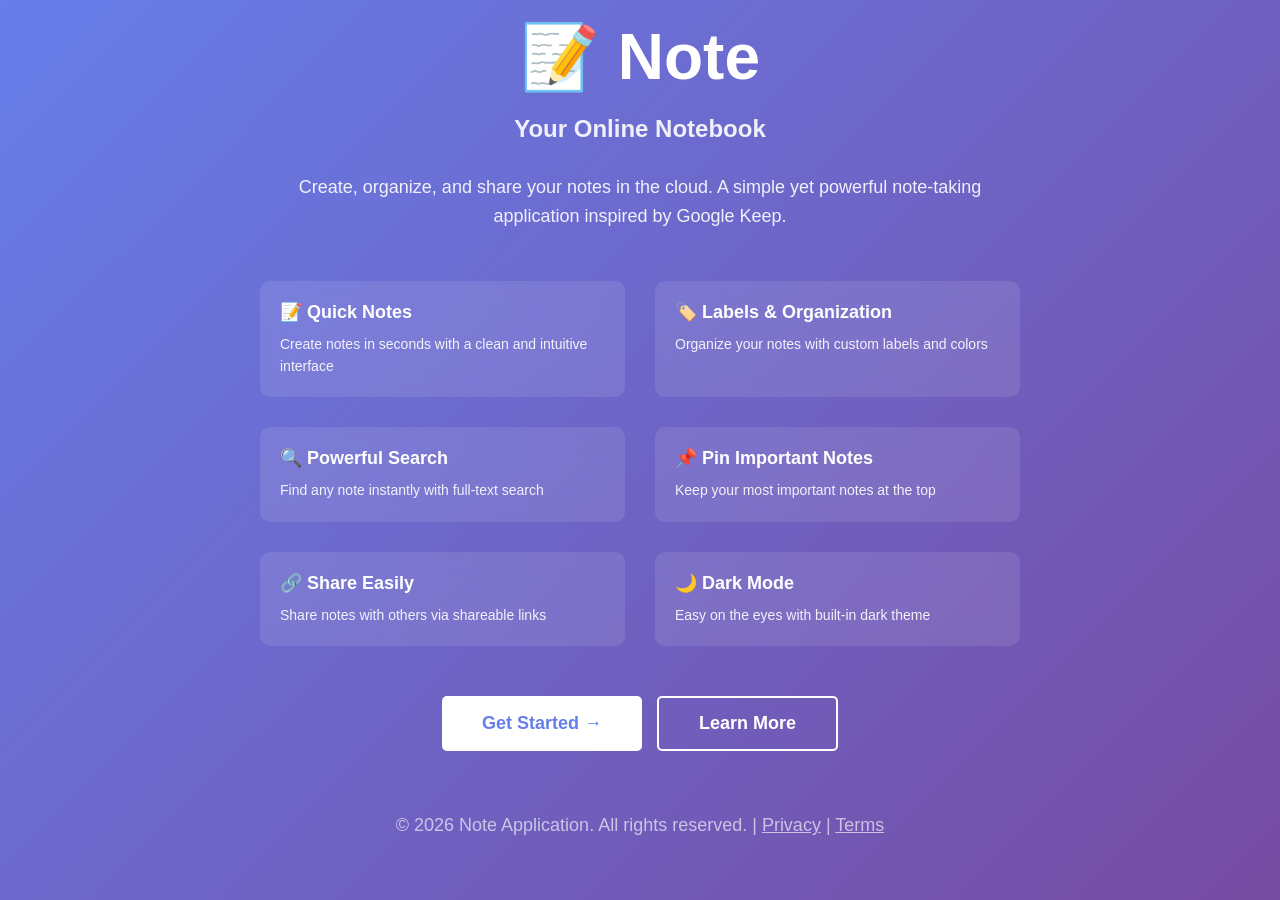
==== index.html @ 4a87c216 "2" ====
<!DOCTYPE html>
<html lang="en">
<head>
    <meta charset="UTF-8">
    <meta name="viewport" content="width=device-width, initial-scale=1.0">
    <meta name="robots" content="index, follow">
    <meta name="canonical" content="https://note.websweos.com">
    <title>Note - Online Notebook | Landing Page</title>
    <style>
        * {
            margin: 0;
            padding: 0;
            box-sizing: border-box;
        }

        body {
            font-family: -apple-system, BlinkMacSystemFont, 'Segoe UI', Roboto, Oxygen, Ubuntu, Cantarell, sans-serif;
            background: linear-gradient(135deg, #667eea 0%, #764ba2 100%);
            min-height: 100vh;
            display: flex;
            align-items: center;
            justify-content: center;
            color: white;
        }

        .container {
            max-width: 800px;
            text-align: center;
            padding: 20px;
        }

        h1 {
            font-size: 64px;
            margin-bottom: 20px;
        }

        .subtitle {
            font-size: 24px;
            margin-bottom: 30px;
            opacity: 0.9;
        }

        p {
            font-size: 18px;
            margin-bottom: 40px;
            opacity: 0.9;
            line-height: 1.6;
        }

        .features {
            display: grid;
            grid-template-columns: repeat(auto-fit, minmax(250px, 1fr));
            gap: 30px;
            margin: 50px 0;
            text-align: left;
        }

        .feature {
            background: rgba(255, 255, 255, 0.1);
            padding: 20px;
            border-radius: 10px;
            backdrop-filter: blur(10px);
        }

        .feature h3 {
            margin-bottom: 10px;
            font-size: 18px;
        }

        .feature p {
            font-size: 14px;
            margin: 0;
        }

        .cta-buttons {
            display: flex;
            gap: 15px;
            justify-content: center;
            flex-wrap: wrap;
            margin-top: 40px;
        }

        .btn {
            padding: 15px 40px;
            font-size: 18px;
            border: none;
            border-radius: 5px;
            cursor: pointer;
            text-decoration: none;
            transition: all 0.3s ease;
            font-weight: 600;
            display: inline-block;
        }

        .btn-primary {
            background: white;
            color: #667eea;
        }

        .btn-primary:hover {
            transform: translateY(-2px);
            box-shadow: 0 10px 20px rgba(0, 0, 0, 0.2);
        }

        .btn-secondary {
            background: transparent;
            color: white;
            border: 2px solid white;
        }

        .btn-secondary:hover {
            background: white;
            color: #667eea;
        }

        .footer {
            margin-top: 60px;
            opacity: 0.7;
            font-size: 14px;
        }

        @media (max-width: 768px) {
            h1 {
                font-size: 40px;
            }

            .subtitle {
                font-size: 18px;
            }

            .features {
                grid-template-columns: 1fr;
            }

            .cta-buttons {
                flex-direction: column;
            }

            .btn {
                width: 100%;
            }
        }
    </style>
</head>
<body>
    <div class="container">
        <h1>📝 Note</h1>
        <h2 class="subtitle">Your Online Notebook</h2>
        <p>Create, organize, and share your notes in the cloud. A simple yet powerful note-taking application inspired by Google Keep.</p>

        <div class="features">
            <div class="feature">
                <h3>📝 Quick Notes</h3>
                <p>Create notes in seconds with a clean and intuitive interface</p>
            </div>
            <div class="feature">
                <h3>🏷️ Labels & Organization</h3>
                <p>Organize your notes with custom labels and colors</p>
            </div>
            <div class="feature">
                <h3>🔍 Powerful Search</h3>
                <p>Find any note instantly with full-text search</p>
            </div>
            <div class="feature">
                <h3>📌 Pin Important Notes</h3>
                <p>Keep your most important notes at the top</p>
            </div>
            <div class="feature">
                <h3>🔗 Share Easily</h3>
                <p>Share notes with others via shareable links</p>
            </div>
            <div class="feature">
                <h3>🌙 Dark Mode</h3>
                <p>Easy on the eyes with built-in dark theme</p>
            </div>
        </div>

        <div class="cta-buttons">
            <button class="btn btn-primary" onclick="window.location.href='/app/index.php'">
                Get Started →
            </button>
            <button class="btn btn-secondary" onclick="scrollToFeatures()">
                Learn More
            </button>
        </div>

        <div class="footer">
            <p>&copy; 2026 Note Application. All rights reserved. | <a href="/privacy" style="color: inherit;">Privacy</a> | <a href="/terms" style="color: inherit;">Terms</a></p>
        </div>
    </div>

    <script>
        // Redirect to app after 3 seconds (optional, user can click button)
        function scrollToFeatures() {
            document.querySelector('.features').scrollIntoView({ behavior: 'smooth' });
        }

        // Check if user is logged in - if so, redirect to app
        window.addEventListener('load', function() {
            if (sessionStorage.getItem('user_logged_in')) {
                window.location.href = '/app/index.php';
            }
        });
    </script>
</body>
</html>
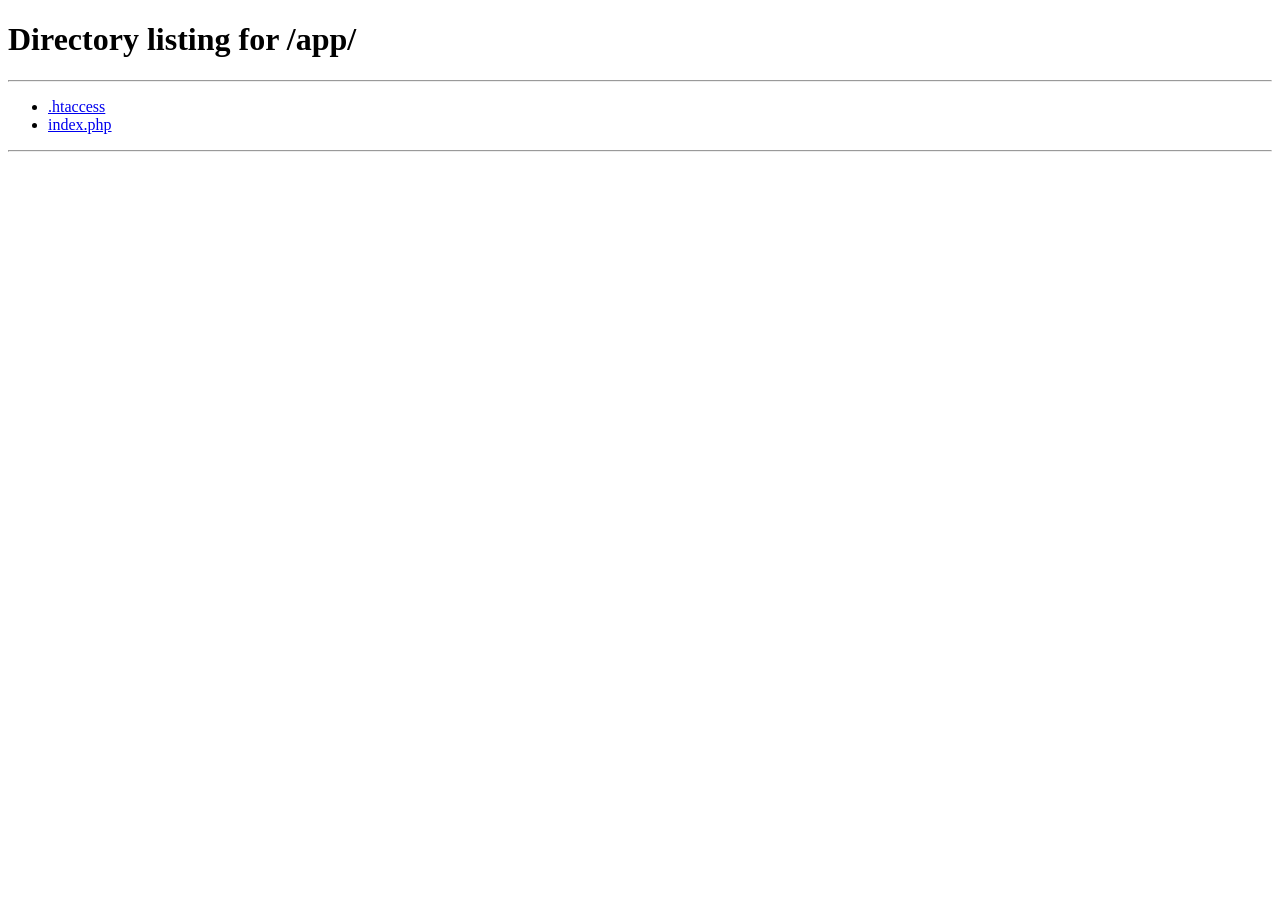
==== commit 9c59ccf6: "Fix routing for Hostinger deployment - add .htaccess files and update root index" ====
--- a/index.html
+++ b/index.html
@@ -3,9 +3,10 @@
 <head>
     <meta charset="UTF-8">
     <meta name="viewport" content="width=device-width, initial-scale=1.0">
+    <meta name="description" content="Note - Online notebook application similar to Google Keep. Create, organize, and share notes easily.">
     <meta name="robots" content="index, follow">
     <meta name="canonical" content="https://note.websweos.com">
-    <title>Note - Online Notebook | Landing Page</title>
+    <title>Note - Online Notebook | Create, Organize & Share Notes</title>
     <style>
         * {
             margin: 0;
@@ -14,7 +15,7 @@
         }
 
         body {
-            font-family: -apple-system, BlinkMacSystemFont, 'Segoe UI', Roboto, Oxygen, Ubuntu, Cantarell, sans-serif;
+            font-family: -apple-system, BlinkMacSystemFont, 'Segoe UI', Roboto, sans-serif;
             background: linear-gradient(135deg, #667eea 0%, #764ba2 100%);
             min-height: 100vh;
             display: flex;
@@ -24,30 +25,82 @@
         }
 
         .container {
-            max-width: 800px;
             text-align: center;
-            padding: 20px;
         }
 
         h1 {
-            font-size: 64px;
+            font-size: 48px;
             margin-bottom: 20px;
         }
 
-        .subtitle {
-            font-size: 24px;
+        p {
+            font-size: 18px;
             margin-bottom: 30px;
             opacity: 0.9;
         }
 
-        p {
-            font-size: 18px;
-            margin-bottom: 40px;
-            opacity: 0.9;
-            line-height: 1.6;
-        }
-
-        .features {
+        .btn {
+            display: inline-block;
+            padding: 12px 32px;
+            background-color: #4285F4;
+            color: white;
+            text-decoration: none;
+            border-radius: 24px;
+            font-weight: 500;
+            transition: all 0.3s ease;
+            border: none;
+            cursor: pointer;
+            font-size: 16px;
+        }
+
+        .btn:hover {
+            background-color: #3367D6;
+            transform: translateY(-2px);
+            box-shadow: 0 10px 20px rgba(0, 0, 0, 0.2);
+        }
+
+        .loader {
+            border: 4px solid rgba(255, 255, 255, 0.3);
+            border-top: 4px solid white;
+            border-radius: 50%;
+            width: 40px;
+            height: 40px;
+            animation: spin 1s linear infinite;
+            margin: 0 auto 20px;
+        }
+
+        @keyframes spin {
+            0% { transform: rotate(0deg); }
+            100% { transform: rotate(360deg); }
+        }
+    </style>
+</head>
+<body>
+    <div class="container">
+        <h1>📝 Note</h1>
+        <p>Online Notebook - Taking notes has never been easier</p>
+        
+        <div id="content">
+            <div class="loader"></div>
+            <p>Loading your notebook...</p>
+        </div>
+
+        <noscript>
+            <a href="/app/" class="btn">Enable JavaScript to continue</a>
+        </noscript>
+    </div>
+
+    <script>
+        // Redirect to app after 500ms
+        setTimeout(() => {
+            // Check if we're already on the app page
+            if (!window.location.pathname.includes('/app/')) {
+                window.location.href = '/app/';
+            }
+        }, 500);
+    </script>
+</body>
+</html>
             display: grid;
             grid-template-columns: repeat(auto-fit, minmax(250px, 1fr));
             gap: 30px;
